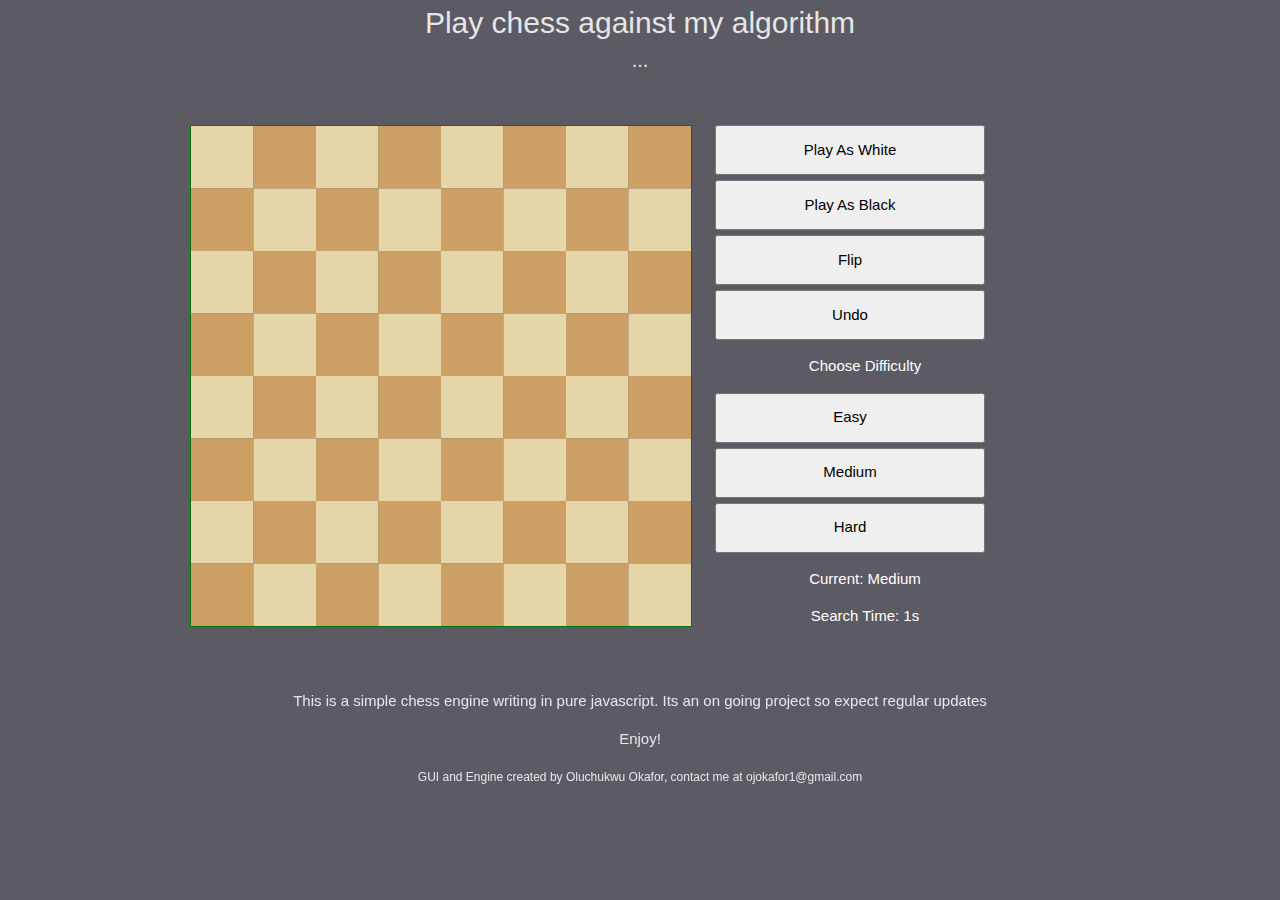
==== main.html @ 7fe27484 "Add files" ====
<!DOCTYPE html>
<html>
  <head>
    <Title>Chess GUI</Title>
	<link rel="stylesheet" href="https://www.w3schools.com/w3css/4/w3.css">
	<link rel= "stylesheet" type="text/css" href="style.css">
	<script src="square.js"></script>
	<script src="piece.js"></script>
	<script src="move.js"></script>
	<script src="brain.js"></script>
	<script src="chessboard.js"></script>
	<script src="sketch.js"></script>
  </head>
  <body onload="setup();">
	<div class="top">
	   <h2>Play chess against my algorithm</h2>
	   <h4 id ="gamestate">...</h4>
	   <h2></h2>
	</div>
	<div id ="container">
		<div class = "first">
			<canvas id="game" width="500" height="500" style="border:1px solid #007700;">
				The game canvas can be viewed here
			</canvas>
		</div>
		<div class = "second">
			<button class="binfo" type="button"  onclick="playaswhite()">Play As White</button>
			<button class="binfo" type="button" onclick="playasblack()">Play As Black</button>
			<button class="binfo" type="button" onclick="flip()">Flip</button>
			<button class="binfo" type="button" onclick="undo()">Undo</button>
			<p class="write">Choose Difficulty</p>
			<button class="binfo" type="button" onclick="playeasy()">Easy</button>
			<button class="binfo" type="button" onclick="playmedium()">Medium</button>
			<button class="binfo" type="button" onclick="playhard()">Hard</button>
			<p id ="mode" class="write">Current: Medium</p>
			<p id = "time" class="write">Search Time: 1s</p>
				<!--button class="center" type="button" onclick="resetScreen()">Clear Screen</button-->
		</div>
		<div id ="clear"></div>
	<div>
	<div class = "footer">
		<p class="write">This is a simple chess engine writing in pure javascript.
						Its an on going project so expect regular updates</p>
		<p class="write">Enjoy!</p>
		<p class="write"><small>GUI and Engine created by Oluchukwu Okafor, contact me at ojokafor1@gmail.com</small></p>
	</div>
  </body>
</html>
---- style.css ----
html, body, div, h1, h2, h3, h4, h5, h6 {
    margin: 0;
    padding: 0;
    border: 0;
    outline: 0;
}
html{
	box-sizing: border-box;
}
ul{
	list-style-type: none;
}
body{
	background-color: #5c5a63;
	overflow: hidden;
}
.first{
	float:left;
	width:500px;
	height:500px;
	margin-right: 25px;
}
.second{
	width:300px;
	height:500px;
	float:left;
}
.main{
	float:left;
	width:100%;
	height:100%;
	position:relative;
	display:block;

}
.w3-button {
	/*
	width:150px;
	*/
}

#container {
    width: 900px;
    margin: 0 auto;
}
#clear {
    clear: both;
}
.top{
	top:0;
	margin:0;
	padding:0;
	color:white;
	opacity:0.85;
	text-align:center;
	padding-bottom:50px;
	padding-top:0;
}
.footer{
	bottom:0;
	margin:0;
	padding:0;
	color:white;
	opacity:0.85;
	text-align:center;
	padding-top:50px;
	padding-bottom:0;
}
.write{
	color:white;
	text-align:center;
}

.binfo{
	width:90%;
	height:50px;
	display:block;
	margin-bottom:5px;
	
}

body{
	padding:0;
	margin:0;
	border:0;
	padding-top:0;
}
html{
	margin: 0;
    padding: 0;
    border: 0;
    outline: 0
}
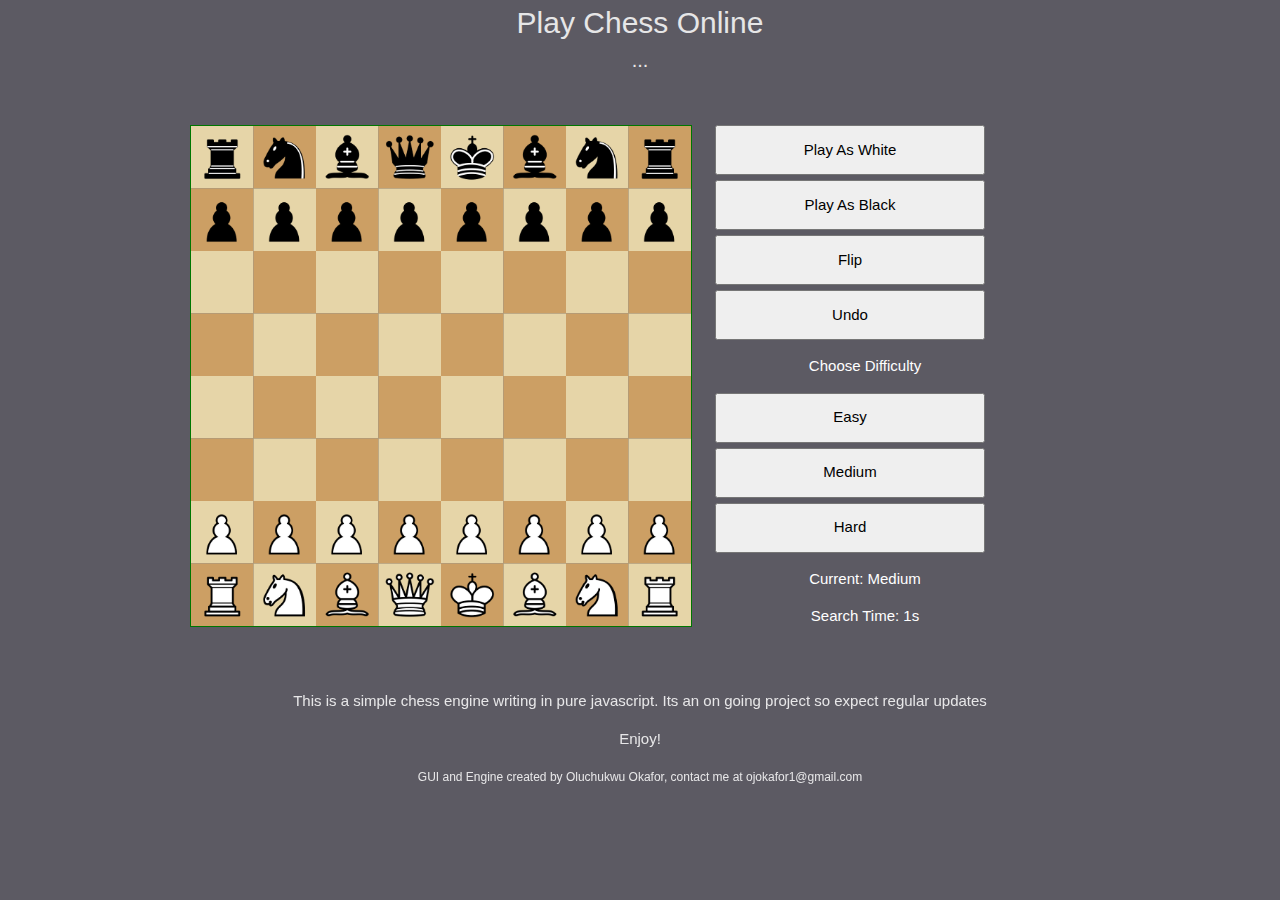
==== commit 59ac7ea9: "Edit" ====
--- a/main.html
+++ b/main.html
@@ -1,7 +1,7 @@
 <!DOCTYPE html>
 <html>
   <head>
-    <Title>Chess GUI</Title>
+    <Title>Chess AI</Title>
 	<link rel="stylesheet" href="https://www.w3schools.com/w3css/4/w3.css">
 	<link rel= "stylesheet" type="text/css" href="style.css">
 	<script src="square.js"></script>
@@ -13,7 +13,7 @@
   </head>
   <body onload="setup();">
 	<div class="top">
-	   <h2>Play chess against my algorithm</h2>
+	   <h2>Play Chess Online</h2>
 	   <h4 id ="gamestate">...</h4>
 	   <h2></h2>
 	</div>
@@ -45,4 +45,4 @@
 		<p class="write"><small>GUI and Engine created by Oluchukwu Okafor, contact me at ojokafor1@gmail.com</small></p>
 	</div>
   </body>
-</html>+</html>
